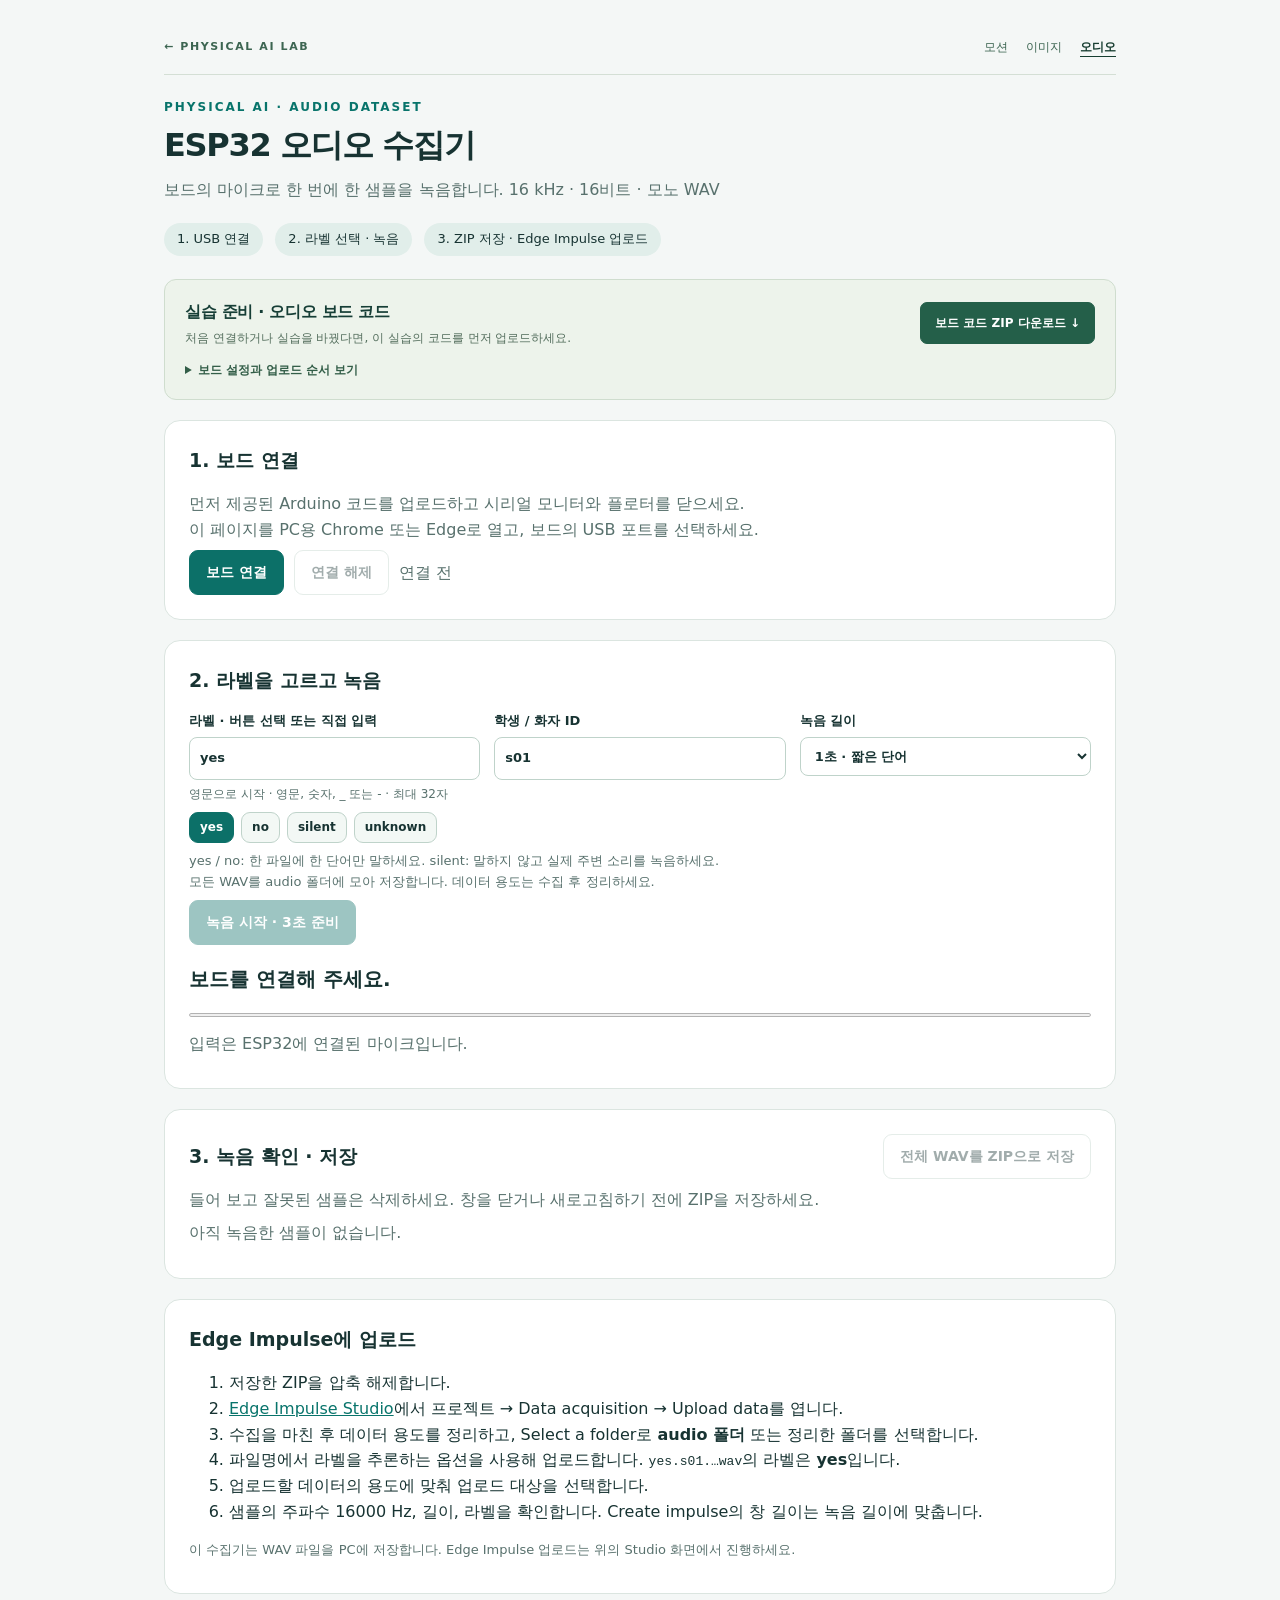
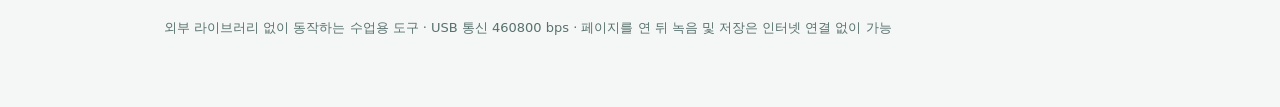
==== audio/index.html @ 652f0cde "Add motion, image, and audio labs with Arduino code downloads" ====
<!doctype html>
<html lang="ko">
<head>
<meta charset="utf-8">
<meta name="viewport" content="width=device-width, initial-scale=1">
<title>ESP32 오디오 수집기</title>
<style>
  :root{font-family:system-ui,-apple-system,"Malgun Gothic",sans-serif;color:#173332;background:#f4f7f6;line-height:1.6}
  *{box-sizing:border-box}body{margin:0}main{max-width:1000px;margin:auto;padding:38px 24px 60px}
  h1{font-size:32px;letter-spacing:-1.3px;line-height:1.25;margin:8px 0 12px}h2{font-size:19px;margin:0 0 16px}
  p{margin:8px 0}a{color:#08746b}.eyebrow{font-size:12px;font-weight:750;letter-spacing:2px;color:#08746b}
  .muted,small{color:#58716d}.card{background:white;border:1px solid #dbe5e0;border-radius:16px;padding:24px;margin-top:20px}
  .steps{display:flex;gap:12px;flex-wrap:wrap;margin:20px 0}.steps span{background:#e1eeea;padding:6px 13px;border-radius:20px;font-size:13px}
  button,.download{font:inherit;font-size:14px;font-weight:650;border:1px solid #bfd3ca;border-radius:9px;padding:10px 16px;background:#fff;color:#173332;cursor:pointer;text-decoration:none;display:inline-block}
  button.primary{background:#0c7068;color:white;border-color:#0c7068}button:disabled{opacity:.4;cursor:default}
  button:focus-visible,a:focus-visible,input:focus-visible,select:focus-visible{outline:3px solid #e7b757;outline-offset:3px}
  .row{display:flex;gap:10px;align-items:center;flex-wrap:wrap}.row.between{justify-content:space-between}.grid{display:grid;grid-template-columns:repeat(3,1fr);gap:14px}
  label{font-size:13px;font-weight:650;display:block}input,select{font:inherit;width:100%;padding:10px;border:1px solid #bfd3ca;border-radius:8px;margin-top:5px;background:white;color:#173332}
  #label{font-size:13px;font-weight:650}.label-help{display:block;margin-top:5px;font-size:12px;font-weight:400}.label-options{display:flex;gap:7px;flex-wrap:wrap;margin-top:8px}.label-options button{font-size:12px;padding:5px 10px;background:#f3f8f5}.label-options button[aria-pressed="true"]{background:#0c7068;border-color:#0c7068;color:white}input[aria-invalid="true"]{border-color:#b13f2e}td:first-child{overflow-wrap:anywhere}
  #status{font-size:20px;font-weight:700;min-height:36px;margin-top:18px}#status.error{color:#b13f2e}#hint{min-height:25px}
  progress{display:block;width:100%;height:8px;margin:12px 0;accent-color:#0c7068}table{border-collapse:collapse;width:100%;font-size:14px;margin:16px 0}td,th{border-bottom:1px solid #e5ece8;text-align:left;padding:8px}
  .sample{border-top:1px solid #e5ece8;padding:20px 0 4px}.filename{font-size:13px;overflow-wrap:anywhere}canvas{display:block;width:100%;height:70px;background:#f3f8f5;border-radius:8px;margin:12px 0}audio{height:36px;width:min(340px,100%)}
  .badge{font-size:12px;padding:3px 8px;border-radius:6px;background:#e1eeea}.warning{color:#ac4b20;font-size:13px}.footer{font-size:13px;margin-top:24px;color:#58716d}
  @media(max-width:650px){main{padding:24px 16px}.card{padding:18px}.grid{grid-template-columns:repeat(2,1fr)}h1{font-size:27px}}
</style>
<link rel="stylesheet" href="../assets/lab.css">
</head>
<body>
<main>
  <nav class="lab-navigation" aria-label="실습 이동"><a href="../">← PHYSICAL AI LAB</a><div><a href="../motion/">모션</a><a href="../image/">이미지</a><a href="../audio/" aria-current="page">오디오</a></div></nav>
  <div class="eyebrow">PHYSICAL AI · AUDIO DATASET</div>
  <h1>ESP32 오디오 수집기</h1>
  <p class="muted">보드의 마이크로 한 번에 한 샘플을 녹음합니다. 16 kHz · 16비트 · 모노 WAV</p>
  <div class="steps"><span>1. USB 연결</span><span>2. 라벨 선택 · 녹음</span><span>3. ZIP 저장 · Edge Impulse 업로드</span></div>

  <section class="lab-code" aria-labelledby="lab-code-title">
    <div class="lab-code-top"><div><h2 id="lab-code-title">실습 준비 · 오디오 보드 코드</h2><p>처음 연결하거나 실습을 바꿨다면, 이 실습의 코드를 먼저 업로드하세요.</p></div><a class="lab-code-download" href="downloads/audio-code.zip" download>보드 코드 ZIP 다운로드 ↓</a></div>
    <details><summary>보드 설정과 업로드 순서 보기</summary><div>
      <ol><li>코드 ZIP을 압축 해제하고 <code>esp32_audio_capture/esp32_audio_capture.ino</code>를 Arduino IDE에서 엽니다.</li><li>보드 매니저에서 <strong>esp32 by Espressif Systems 3.x</strong>를 설치합니다. I²S 라이브러리는 보드 패키지에 포함되어 있습니다.</li><li>보드는 XIAO이면 <strong>XIAO_ESP32S3</strong>, WROOM이면 <strong>ESP32S3 Dev Module</strong>로 선택합니다. Flash는 XIAO 8MB, WROOM N16R8 16MB로 선택합니다.</li><li>직접 USB는 <strong>USB Mode = Hardware CDC and JTAG</strong>, <strong>USB CDC On Boot = Enabled</strong>. USB-UART 포트는 <strong>USB CDC On Boot = Disabled</strong>로 설정합니다.</li><li>업로드 후 시리얼 모니터와 플로터를 닫고, 아래에서 USB 보드를 연결합니다.</li></ol>
      <p>XIAO는 Sense의 내장 PDM 마이크를 사용합니다. WROOM + INMP441은 SCK=GPIO4, WS=GPIO5, SD=GPIO6, L/R=GND입니다.</p>
      <div class="lab-code-links"><a href="esp32_audio_capture/esp32_audio_capture.ino" download>INO 파일만 다운로드</a><a href="https://github.com/midnightradio/physical-ai-lab/tree/main/audio#readme" target="_blank" rel="noopener">배선·실습 안내 ↗</a></div>
    </div></details>
  </section>

  <section class="card">
    <h2>1. 보드 연결</h2>
    <p class="muted">먼저 제공된 Arduino 코드를 업로드하고 시리얼 모니터와 플로터를 닫으세요.<br>이 페이지를 PC용 Chrome 또는 Edge로 열고, 보드의 USB 포트를 선택하세요.</p>
    <div class="row"><button id="connect" class="primary">보드 연결</button><button id="disconnect" disabled>연결 해제</button><span id="device" class="muted">연결 전</span></div>
  </section>

  <section class="card">
    <h2>2. 라벨을 고르고 녹음</h2>
    <div class="grid">
      <div>
        <label for="label">라벨 · 버튼 선택 또는 직접 입력</label>
        <input id="label" value="yes" maxlength="32" spellcheck="false" autocomplete="off" aria-describedby="label-help">
        <small id="label-help" class="muted label-help">영문으로 시작 · 영문, 숫자, _ 또는 - · 최대 32자</small>
        <div class="label-options" role="group" aria-label="기본 라벨 선택">
          <button type="button" data-label="yes" aria-pressed="true">yes</button>
          <button type="button" data-label="no" aria-pressed="false">no</button>
          <button type="button" data-label="silent" aria-pressed="false">silent</button>
          <button type="button" data-label="unknown" aria-pressed="false">unknown</button>
        </div>
      </div>
      <label>학생 / 화자 ID<input id="speaker" value="s01" maxlength="24" pattern="[A-Za-z0-9_-]+" aria-label="학생 또는 화자 ID"></label>
      <label>녹음 길이<select id="seconds"><option value="1">1초 · 짧은 단어</option><option value="2">2초</option><option value="3">3초</option><option value="5">5초</option></select></label>
    </div>
    <p class="muted" style="font-size:13px">yes / no: 한 파일에 한 단어만 말하세요. silent: 말하지 않고 실제 주변 소리를 녹음하세요.<br>모든 WAV를 audio 폴더에 모아 저장합니다. 데이터 용도는 수집 후 정리하세요.</p>
    <button id="record" class="primary" disabled>녹음 시작 · 3초 준비</button>
    <div id="status" role="status" aria-live="polite">보드를 연결해 주세요.</div>
    <progress id="progress" max="1" value="0" aria-label="녹음 및 전송 진행률"></progress>
    <p id="hint" class="muted">입력은 ESP32에 연결된 마이크입니다.</p>
  </section>

  <section class="card">
    <div class="row between"><h2 style="margin:0">3. 녹음 확인 · 저장</h2><button id="zip" disabled>전체 WAV를 ZIP으로 저장</button></div>
    <p class="muted">들어 보고 잘못된 샘플은 삭제하세요. 창을 닫거나 새로고침하기 전에 ZIP을 저장하세요.</p>
    <div id="counts"></div><div id="samples"><p class="muted">아직 녹음한 샘플이 없습니다.</p></div>
  </section>

  <section class="card">
    <h2>Edge Impulse에 업로드</h2>
    <ol>
      <li>저장한 ZIP을 압축 해제합니다.</li>
      <li><a href="https://studio.edgeimpulse.com/" target="_blank" rel="noopener">Edge Impulse Studio</a>에서 프로젝트 → Data acquisition → Upload data를 엽니다.</li>
      <li>수집을 마친 후 데이터 용도를 정리하고, Select a folder로 <b>audio 폴더</b> 또는 정리한 폴더를 선택합니다.</li>
      <li>파일명에서 라벨을 추론하는 옵션을 사용해 업로드합니다. <code>yes.s01.…wav</code>의 라벨은 <b>yes</b>입니다.</li>
      <li>업로드할 데이터의 용도에 맞춰 업로드 대상을 선택합니다.</li>
      <li>샘플의 주파수 16000 Hz, 길이, 라벨을 확인합니다. Create impulse의 창 길이는 녹음 길이에 맞춥니다.</li>
    </ol>
    <p class="muted" style="font-size:13px">이 수집기는 WAV 파일을 PC에 저장합니다. Edge Impulse 업로드는 위의 Studio 화면에서 진행하세요.</p>
  </section>
  <p class="footer">외부 라이브러리 없이 동작하는 수업용 도구 · USB 통신 460800 bps · 페이지를 연 뒤 녹음 및 저장은 인터넷 연결 없이 가능</p>
</main>
<script>
"use strict";
const $ = id => document.getElementById(id);
const encoder = new TextEncoder();
const sleep = ms => new Promise(resolve => setTimeout(resolve, ms));
const records = [];
const DEFAULT_LABELS = ["yes","no","silent","unknown"];
let port = null, reader = null, readTask = null, closing = false;
let busy = false, ready = false, board = "", gain = 1, capture = null;

function crc32(bytes) {
  let crc = 0xffffffff;
  for (const byte of bytes) {
    crc ^= byte;
    for (let bit = 0; bit < 8; ++bit) crc = (crc >>> 1) ^ ((crc & 1) ? 0xedb88320 : 0);
  }
  return (crc ^ 0xffffffff) >>> 0;
}
function validateWav(bytes) {
  if (bytes.length < 44) throw new Error("WAV 헤더가 잘렸습니다.");
  const view = new DataView(bytes.buffer, bytes.byteOffset, bytes.byteLength);
  const tag = pos => String.fromCharCode(...bytes.subarray(pos, pos + 4));
  if (tag(0) !== "RIFF" || tag(8) !== "WAVE" || tag(12) !== "fmt " || tag(36) !== "data" ||
      view.getUint32(4, true) !== bytes.length - 8 || view.getUint32(16, true) !== 16 ||
      view.getUint16(20, true) !== 1 || view.getUint16(22, true) !== 1 ||
      view.getUint32(24, true) !== 16000 || view.getUint32(28, true) !== 32000 ||
      view.getUint16(32, true) !== 2 || view.getUint16(34, true) !== 16 ||
      view.getUint32(40, true) !== bytes.length - 44 || (bytes.length - 44) % 2) {
    throw new Error("WAV 형식이 맞지 않습니다. 제공된 Arduino 코드를 다시 업로드하세요.");
  }
  return view;
}

// Serial packets can be split at any byte, including inside control lines.
class AudioProtocol {
  constructor(onLine, onWav) { this.onLine = onLine; this.onWav = onWav; this.reset(); }
  reset() { this.line = ""; this.frame = null; }
  feed(bytes) {
    let pos = 0;
    while (pos < bytes.length) {
      if (this.frame) {
        const f = this.frame;
        const n = Math.min(bytes.length - pos, f.bytes.length - f.used);
        f.bytes.set(bytes.subarray(pos, pos + n), f.used); f.used += n; pos += n;
        if (f.used === f.bytes.length) {
          this.frame = null;
          if (crc32(f.bytes) !== f.crc) throw new Error("전송 오류입니다. USB 연결을 확인하고 다시 녹음하세요.");
          validateWav(f.bytes);
          this.onWav(f.bytes);
        }
      } else {
        const byte = bytes[pos++];
        if (byte === 10) {
          const line = this.line.trim(); this.line = "";
          const match = /^WAV (\d+) ([0-9a-fA-F]{8})$/.exec(line);
          if (match) {
            const size = Number(match[1]);
            if (size < 32044 || size > 160044 || (size - 44) % 32000) throw new Error("잘못된 녹음 길이입니다.");
            this.frame = {bytes:new Uint8Array(size), used:0, crc:parseInt(match[2],16) >>> 0};
          } else if (line) this.onLine(line);
        } else if (byte !== 13) {
          this.line += String.fromCharCode(byte);
          if (this.line.length > 512) this.line = ""; // Ignore truncated boot logs.
        }
      }
    }
  }
}
function status(message, error = false) { $("status").textContent = message; $("status").classList.toggle("error", error); }
function syncLabelButtons() {
  const label = $("label").value.trim();
  for (const button of document.querySelectorAll("[data-label]"))
    button.setAttribute("aria-pressed", String(button.dataset.label === label));
  $("label").removeAttribute("aria-invalid");
}
function controls() {
  $("connect").disabled = busy || !!port || !("serial" in navigator);
  $("disconnect").disabled = busy || !port;
  $("record").disabled = busy || !ready;
  $("zip").disabled = busy || records.length === 0;
  for (const id of ["label","speaker","seconds"]) $(id).disabled = busy;
  for (const button of document.querySelectorAll("[data-label]")) button.disabled = busy;
}
function failCapture(error) {
  if (capture) { clearTimeout(capture.timer); const reject = capture.reject; capture = null; reject(error); }
}
const deviceErrors = {
  memory:"녹음 메모리가 부족합니다. 길이를 줄이거나 PSRAM을 활성화하세요.",
  microphone_init:"마이크 초기화 실패: 보드 선택, 배선, esp32 3.x 설치를 확인하세요.",
  microphone_read:"마이크 읽기 실패: 배선과 마이크 모듈을 확인하세요.",
  command:"보드 코드와 수집기 버전이 맞지 않습니다. 제공된 코드를 업로드하세요."
};
const protocol = new AudioProtocol(line => {
  const hello = /^READY_AUDIO1 (XIAO_PDM|INMP441) 16000 (\d+)$/.exec(line);
  if (hello) {
    board = hello[1]; gain = Number(hello[2]); ready = true;
    $("device").textContent = `${board} · 16000 Hz · 고정 게인 ${gain}`;
  } else if (/^RECORDING /.test(line) && capture) {
    status("녹음 중 — 지금 소리를 내세요.");
    $("hint").textContent = `${capture.meta.seconds}초 동안 한 샘플을 녹음합니다. 잠시 후 WAV를 받습니다.`;
  } else if (/^ERROR /.test(line)) {
    failCapture(new Error(deviceErrors[line.slice(6)] || line));
  }
}, bytes => {
  if (!capture) throw new Error("예상하지 못한 오디오입니다. 보드를 다시 연결하세요.");
  if (bytes.length !== capture.meta.seconds * 32000 + 44) throw new Error("요청한 길이와 수신한 WAV 길이가 다릅니다.");
  const done = capture; capture = null; clearTimeout(done.timer);
  done.resolve(bytes);
});

async function sendCommand(command) {
  if (!port || !port.writable) throw new Error("보드가 연결되어 있지 않습니다.");
  const writer = port.writable.getWriter();
  try { await writer.write(encoder.encode(command + "\n")); } finally { writer.releaseLock(); }
}
async function readSerial(activeReader) {
  try {
    while (!closing) {
      const {value, done} = await activeReader.read();
      if (done) break;
      if (value) protocol.feed(value);
    }
    if (!closing) throw new Error("USB 연결이 끊어졌습니다. 다시 연결하세요.");
  } catch (error) {
    if (!closing) {
      ready = false; failCapture(error); status(error.message, true);
      setTimeout(() => disconnect(false), 0);
    }
  } finally { activeReader.releaseLock(); }
}
async function disconnect(showMessage = true) {
  if (closing) return;
  closing = true; ready = false;
  failCapture(new Error("보드 연결이 해제되었습니다."));
  try { if (reader) await reader.cancel(); } catch (_) {}
  if (readTask) await readTask;
  try { if (port) await port.close(); } catch (_) {}
  port = null; reader = null; readTask = null; closing = false; protocol.reset();
  $("device").textContent = "연결 전";
  if (showMessage) status("연결을 해제했습니다.");
  controls();
}
async function connect() {
  busy = true; controls();
  try {
    const selected = await navigator.serial.requestPort();
    await selected.open({baudRate:460800, bufferSize:65536});
    port = selected; ready = false; protocol.reset();
    // DTR enables native USB CDC; RTS stays deasserted for USB-UART bridges.
    try { await port.setSignals({dataTerminalReady:true, requestToSend:false}); } catch (_) {}
    reader = port.readable.getReader(); readTask = readSerial(reader);
    status("보드 응답을 기다립니다…");
    await sleep(1200);
    for (let n = 0; n < 10 && !ready; ++n) { await sendCommand("PING"); await sleep(400); }
    if (!ready) throw new Error("보드 응답이 없습니다. 업로드한 코드와 USB CDC 설정을 확인한 뒤 리셋하고 다시 연결하세요.");
    status("준비되었습니다. 라벨을 고르고 녹음하세요.");
  } catch (error) {
    await disconnect(false);
    status(error.name === "NotFoundError" ? "포트 선택이 취소되었습니다." : error.message, true);
    $("hint").textContent = "포트를 열 수 없다면 Arduino 시리얼 모니터·플로터와 다른 수집기 창을 닫으세요.";
  } finally { busy = false; controls(); }
}

function stamp(date = new Date()) {
  const p = (n, len=2) => String(n).padStart(len,"0");
  return `${date.getFullYear()}${p(date.getMonth()+1)}${p(date.getDate())}_${p(date.getHours())}${p(date.getMinutes())}${p(date.getSeconds())}_${p(date.getMilliseconds(),3)}`;
}
function sampleMetrics(bytes) {
  const view = validateWav(bytes); let peak = 0, clipped = 0;
  for (let i=44; i<bytes.length; i+=2) { const x=Math.abs(view.getInt16(i,true)); peak=Math.max(peak,x); if(x>=32760)++clipped; }
  return {peak, clipped:clipped/((bytes.length-44)/2)};
}
async function record() {
  const label = $("label").value.trim();
  if (!/^[A-Za-z][A-Za-z0-9_-]{0,31}$/.test(label)) {
    $("label").setAttribute("aria-invalid", "true");
    status("라벨은 영문으로 시작하고, 영문·숫자·밑줄·하이픈을 사용해 32자 이내로 입력하세요.", true);
    $("label").focus();
    return;
  }
  $("label").value = label;
  syncLabelButtons();
  const speaker = $("speaker").value.trim();
  if (!/^[A-Za-z0-9_-]{1,24}$/.test(speaker)) { status("학생 / 화자 ID는 영문, 숫자, 밑줄, 하이픈으로 입력하세요.", true); return; }
  const meta = {label, speaker, seconds:Number($("seconds").value), board, gain};
  busy = true; controls(); $("progress").value = 0;
  try {
    for (let n=3; n>0; --n) { status(`${n}초 후 준비 — ‘녹음 중’이 뜨면 시작하세요.`); await sleep(1000); }
    status("마이크를 준비합니다…");
    const received = new Promise((resolve,reject) => {
      capture = {meta, resolve, reject, timer:setTimeout(() => failCapture(new Error("WAV 수신 시간이 초과되었습니다. USB를 확인하고 다시 연결하세요.")),15000+meta.seconds*3000)};
    });
    const [, bytes] = await Promise.all([sendCommand(`REC ${meta.seconds}`),received]);
    const filename = `${meta.label}.${meta.speaker}.${meta.board}.g${meta.gain}.${stamp()}.wav`;
    const metrics = sampleMetrics(bytes);
    const item = {...meta, filename, bytes, metrics, url:URL.createObjectURL(new Blob([bytes],{type:"audio/wav"}))};
    records.push(item); renderRecords(); $("progress").value = 1;
    status(`저장 준비 완료 · ${meta.label} · ${meta.seconds}초`);
    $("hint").textContent = "아래에서 소리를 들어 보고, 계속 녹음하거나 전체 ZIP을 저장하세요.";
  } catch (error) {
    failCapture(error); await disconnect(false); status(error.message,true);
  } finally { busy = false; controls(); }
}
function drawWave(canvas, bytes) {
  const view = validateWav(bytes), count = (bytes.length-44)/2;
  const ctx = canvas.getContext("2d"), w=canvas.width, h=canvas.height;
  ctx.strokeStyle="#c6dad0";ctx.beginPath();ctx.moveTo(0,h/2);ctx.lineTo(w,h/2);ctx.stroke();
  ctx.strokeStyle="#0c7068";ctx.beginPath();
  for(let x=0;x<w;++x){let lo=0,hi=0;for(let n=Math.floor(x*count/w);n<Math.floor((x+1)*count/w);++n){const v=view.getInt16(44+n*2,true)/32768;lo=Math.min(lo,v);hi=Math.max(hi,v);}ctx.moveTo(x,h/2-hi*h*.47);ctx.lineTo(x,h/2-lo*h*.47);}
  ctx.stroke();
}
function renderRecords() {
  const counts = $("counts"); counts.replaceChildren();
  if(records.length){
    const table=document.createElement("table");
    table.innerHTML="<thead><tr><th>라벨</th><th>샘플 수</th></tr></thead>";
    const body=document.createElement("tbody");
    const labels = [...new Set([...DEFAULT_LABELS,...records.map(r=>r.label)])];
    for(const label of labels){const row=document.createElement("tr");for(const value of [label,records.filter(r=>r.label===label).length]){const cell=document.createElement("td");cell.textContent=value;row.append(cell);}body.append(row);}table.append(body);counts.append(table);
  }
  const list = $("samples"); list.replaceChildren();
  if(!records.length){const p=document.createElement("p");p.className="muted";p.textContent="아직 녹음한 샘플이 없습니다.";list.append(p);}
  for(const r of [...records].reverse()){
    const card=document.createElement("div");card.className="sample";
    const row=document.createElement("div");row.className="row between";
    const name=document.createElement("span");name.className="filename";name.textContent=r.filename;
    const badge=document.createElement("span");badge.className="badge";badge.textContent=`${r.seconds}초`;row.append(name,badge);card.append(row);
    const canvas=document.createElement("canvas");canvas.width=900;canvas.height=80;canvas.setAttribute("aria-label","녹음 파형");card.append(canvas);drawWave(canvas,r.bytes);
    const buttons=document.createElement("div");buttons.className="row";
    const audio=document.createElement("audio");audio.controls=true;audio.preload="none";audio.src=r.url;audio.setAttribute("aria-label",r.filename+" 재생");
    const link=document.createElement("a");link.className="download";link.href=r.url;link.download=r.filename;link.textContent="WAV 저장";
    const del=document.createElement("button");del.textContent="삭제";del.onclick=()=>{URL.revokeObjectURL(r.url);records.splice(records.indexOf(r),1);renderRecords();controls();};
    buttons.append(audio,link,del);card.append(buttons);
    let warning="";
    if(r.metrics.peak===0)warning="입력이 모두 0입니다. 배선·마이크 선택·L/R 연결을 확인하세요.";
    else if(r.metrics.clipped>.005)warning="소리가 찌그러질 수 있습니다. 마이크에서 조금 떨어져 다시 녹음하세요.";
    else if(r.label!=="silent"&&r.metrics.peak<50)warning="입력이 매우 작습니다. 재생해서 목소리가 들리는지 확인하세요.";
    if(warning){const p=document.createElement("p");p.className="warning";p.textContent=warning;card.append(p);}
    list.append(card);
  }
}

// Minimal uncompressed ZIP writer: no network access or third-party library.
function makeZip(files) {
  const local=[],central=[];let offset=0,centralSize=0;
  for(const file of files){
    const name=encoder.encode(file.name),data=file.bytes,crc=crc32(data);
    const head=new Uint8Array(30+name.length),h=new DataView(head.buffer);
    h.setUint32(0,0x04034b50,true);h.setUint16(4,20,true);h.setUint16(12,33,true);
    h.setUint32(14,crc,true);h.setUint32(18,data.length,true);h.setUint32(22,data.length,true);h.setUint16(26,name.length,true);head.set(name,30);
    local.push(head,data);
    const entry=new Uint8Array(46+name.length),e=new DataView(entry.buffer);
    e.setUint32(0,0x02014b50,true);e.setUint16(4,20,true);e.setUint16(6,20,true);e.setUint16(14,33,true);
    e.setUint32(16,crc,true);e.setUint32(20,data.length,true);e.setUint32(24,data.length,true);e.setUint16(28,name.length,true);e.setUint32(42,offset,true);entry.set(name,46);
    central.push(entry);centralSize+=entry.length;offset+=head.length+data.length;
  }
  const end=new Uint8Array(22),v=new DataView(end.buffer);
  v.setUint32(0,0x06054b50,true);v.setUint16(8,files.length,true);v.setUint16(10,files.length,true);v.setUint32(12,centralSize,true);v.setUint32(16,offset,true);
  return new Blob([...local,...central,end],{type:"application/zip"});
}
function saveZip() {
  const blob=makeZip(records.map(r=>({name:`audio/${r.filename}`,bytes:r.bytes})));
  const url=URL.createObjectURL(blob),link=document.createElement("a");link.href=url;link.download=`esp32_audio_${stamp()}.zip`;link.click();setTimeout(()=>URL.revokeObjectURL(url),60000);
  status(`${records.length}개 WAV의 ZIP 다운로드를 요청했습니다.`);
}
$("connect").onclick=connect;$("disconnect").onclick=()=>disconnect();$("record").onclick=record;$("zip").onclick=saveZip;
$("label").addEventListener("input", syncLabelButtons);
for (const button of document.querySelectorAll("[data-label]")) button.onclick = () => {
  $("label").value = button.dataset.label;
  syncLabelButtons();
};
window.addEventListener("beforeunload",event=>{if(records.length){event.preventDefault();event.returnValue="";}});
if(!("serial" in navigator)||!window.isSecureContext){status("PC용 Chrome 또는 Edge에서 이 HTML 파일을 직접 열어 주세요.",true);$("hint").textContent="학교 PC 정책으로 USB 접근이 제한되면 담당자에게 확인하세요. HTTPS 페이지로 배포해 사용할 수도 있습니다.";}
controls();
</script>
</body>
</html>
---- assets/lab.css ----
/* Shared shell; names are scoped to preserve the existing collectors. */
.lab-home{margin:0;background:#f4f6f2;color:#163e36;font:15px/1.65 -apple-system,BlinkMacSystemFont,"Segoe UI","Noto Sans KR",sans-serif}
.lab-home *{box-sizing:border-box}.lab-home a{color:inherit;text-decoration:none}.lab-home a:focus-visible,.lab-navigation a:focus-visible,.lab-code a:focus-visible,.lab-code summary:focus-visible{outline:3px solid #b87925;outline-offset:5px}
.lab-shell{max-width:1180px;margin:0 auto;padding:0 36px}.lab-home-nav{display:flex;align-items:center;justify-content:space-between;gap:20px;padding:25px 0;border-bottom:1px solid #d4dfd5;font-size:12px}.lab-wordmark{display:flex;align-items:center;gap:12px;letter-spacing:1.8px;font-weight:750}.lab-logo{display:inline-flex;align-items:center;justify-content:center;width:34px;height:34px;background:#215e49;color:#fff;border-radius:9px;font-size:23px;letter-spacing:-4px}.lab-logo span{font-size:17px;align-self:flex-start}
.lab-home-hero{padding:63px 0 50px}.lab-home-kicker{font-size:11px;font-weight:750;letter-spacing:2px;color:#667d6d}.lab-home h1{font-size:clamp(31px,4.4vw,49px);line-height:1.27;letter-spacing:-2px;margin:17px 0 19px;font-weight:750}.lab-home-hero>p{color:#5b7167;margin:0;font-size:16px;line-height:1.8}.lab-requirements{display:flex;flex-wrap:wrap;gap:8px;margin-top:23px}.lab-requirements span{border:1px solid #d2ded4;border-radius:30px;padding:4px 12px;font-size:11px;color:#486451}.lab-section-title{display:flex;align-items:center;justify-content:space-between;margin-bottom:16px}.lab-section-title h2{font-size:17px;margin:0;letter-spacing:-.5px}.lab-section-title>span{font-size:11px;letter-spacing:2px;color:#60766a}
.lab-choices{display:grid;grid-template-columns:repeat(3,minmax(0,1fr));gap:18px}.lab-choice{background:#fff;border:1px solid #d6e0d7;border-radius:15px;padding:23px;--lab-accent:#296449}.lab-image{--lab-accent:#986321}.lab-audio{--lab-accent:#486d85}.lab-choice-top{display:flex;align-items:center;justify-content:space-between}.lab-choice-number{font-size:13px;color:var(--lab-accent);letter-spacing:2px}.lab-format{font-size:10px;font-weight:700;letter-spacing:1px;padding:3px 9px;border:1px solid #e0e7df;border-radius:5px;color:#607567}.lab-choice-drawing{height:104px;display:flex;align-items:center;padding:11px 12px;color:var(--lab-accent)}.lab-choice-drawing svg{height:83px;width:100%;fill:none;stroke:currentColor;stroke-width:2.3;stroke-linecap:round;stroke-linejoin:round}.lab-choice-drawing .lab-axis{stroke:#dce5dc;stroke-width:1}.lab-choice-kicker{font-size:10px;font-weight:750;letter-spacing:1.7px;color:var(--lab-accent);margin-top:13px}.lab-choice h3{font-size:23px;letter-spacing:-1px;line-height:1.4;margin:5px 0 10px}.lab-choice p{font-size:13px;line-height:1.8;color:#60756a;margin:0 0 24px}.lab-open{display:flex;align-items:center;justify-content:space-between;padding:11px 14px;border:1px solid var(--lab-accent);background:var(--lab-accent);color:white!important;border-radius:7px;font-size:13px;font-weight:650}.lab-open:hover{filter:brightness(.92)}.lab-zip{display:block;text-align:center;margin-top:12px;padding:6px 0;font-size:12px!important;color:#365f4c!important}.lab-zip:hover{text-decoration:underline}
.lab-start{display:grid;grid-template-columns:1fr 1.7fr;gap:40px;padding:32px 0;margin-top:39px;border-top:1px solid #d4dfd5;border-bottom:1px solid #d4dfd5}.lab-start h2{font-size:21px;letter-spacing:-.8px;margin:7px 0 10px}.lab-start p{font-size:13px;line-height:1.8;color:#60756a;margin:0}.lab-start ol{list-style:none;counter-reset:start;margin:0;padding:0;display:grid;gap:19px}.lab-start li{counter-increment:start;display:grid;grid-template-columns:28px 1fr;column-gap:11px}.lab-start li:before{content:counter(start,decimal-leading-zero);grid-row:1/3;color:#607567;font-size:11px;padding-top:3px}.lab-start strong{font-size:13px}.lab-start li span{font-size:12px;color:#60756a;margin-top:3px}.lab-save-note{font-size:12px;color:#63776a;padding:12px 0}.lab-home-footer{display:flex;gap:16px;justify-content:space-between;padding:15px 0 27px;color:#657c6d;font-size:10px;letter-spacing:1px}
.lab-navigation{display:flex;align-items:center;justify-content:space-between;gap:16px;padding:0 0 18px;margin-bottom:23px;border-bottom:1px solid #d4dfd5;font-size:12px;line-height:1.5}.lab-navigation>a{font-size:11px;font-weight:750;letter-spacing:1.6px}.lab-navigation a{color:#3c6551;text-decoration:none}.lab-navigation>div{display:flex;flex-wrap:wrap;gap:18px}.lab-navigation [aria-current="page"]{color:#173e31;font-weight:750;text-decoration:underline;text-underline-offset:5px}
.lab-code{margin:23px 0 20px;padding:18px 20px;background:#edf3eb;border:1px solid #cfddce;border-radius:12px;color:#163e36;font-size:13px;line-height:1.7}.lab-code-top{display:flex;gap:18px;align-items:center;justify-content:space-between}.lab-code h2{font-size:16px!important;margin:0 0 3px!important;letter-spacing:-.3px}.lab-code p{margin:0!important;font-size:12px!important;color:#556f5e!important}.lab-code .lab-code-download{display:inline-block;flex-shrink:0;background:#245f49;border:1px solid #245f49;border-radius:7px;color:#fff!important;text-decoration:none;font-size:12px;font-weight:650;padding:10px 14px;white-space:nowrap}.lab-code .lab-code-download:hover{background:#1c4b3a}.lab-code summary{cursor:pointer;color:#335e48;font-size:12px;font-weight:650;list-style:revert;padding-top:12px}.lab-code details{margin-top:0}.lab-code details>div{padding-top:10px}.lab-code ol{margin:0 0 10px;padding-left:22px;font-size:12px}.lab-code li{margin-bottom:6px}.lab-code ul{padding-left:20px;margin:8px 0;font-size:12px}.lab-code code{font-size:11px;background:#e0ebdc;padding:2px 4px;border-radius:3px;overflow-wrap:anywhere}.lab-code a{color:#285b43}.lab-code-links{display:flex;gap:16px;flex-wrap:wrap;font-size:12px;margin-top:10px}
@media(max-width:850px){.lab-shell{padding:0 22px}.lab-choices{gap:12px}.lab-choice{padding:18px}.lab-choice h3{font-size:21px}.lab-choice p{font-size:12px}.lab-start{gap:25px;grid-template-columns:1fr 1.5fr}}
@media(max-width:650px){.lab-home-nav{align-items:flex-start}.lab-home-nav>a:last-child{font-size:10px}.lab-wordmark{font-size:10px;letter-spacing:1px;gap:8px}.lab-home-hero{padding:38px 0 35px}.lab-home h1{letter-spacing:-1.4px}.lab-home-hero>p{font-size:14px}.lab-choices{grid-template-columns:1fr;gap:16px}.lab-choice{padding:22px}.lab-choice-drawing{height:78px;padding:0 30px}.lab-choice-drawing svg{height:70px}.lab-choice-kicker{margin-top:11px}.lab-choice p br{display:none}.lab-choice p{font-size:13px;margin-bottom:18px}.lab-start{grid-template-columns:1fr;gap:22px;margin-top:28px}.lab-start p br{display:none}.lab-home-footer{flex-direction:column;gap:4px}.lab-navigation{align-items:flex-start;gap:12px}.lab-navigation>div{gap:11px}.lab-code-top{align-items:flex-start;flex-direction:column;gap:12px}.lab-code .lab-code-download{white-space:normal}.lab-code{padding:16px}.lab-save-note{font-size:11px}}
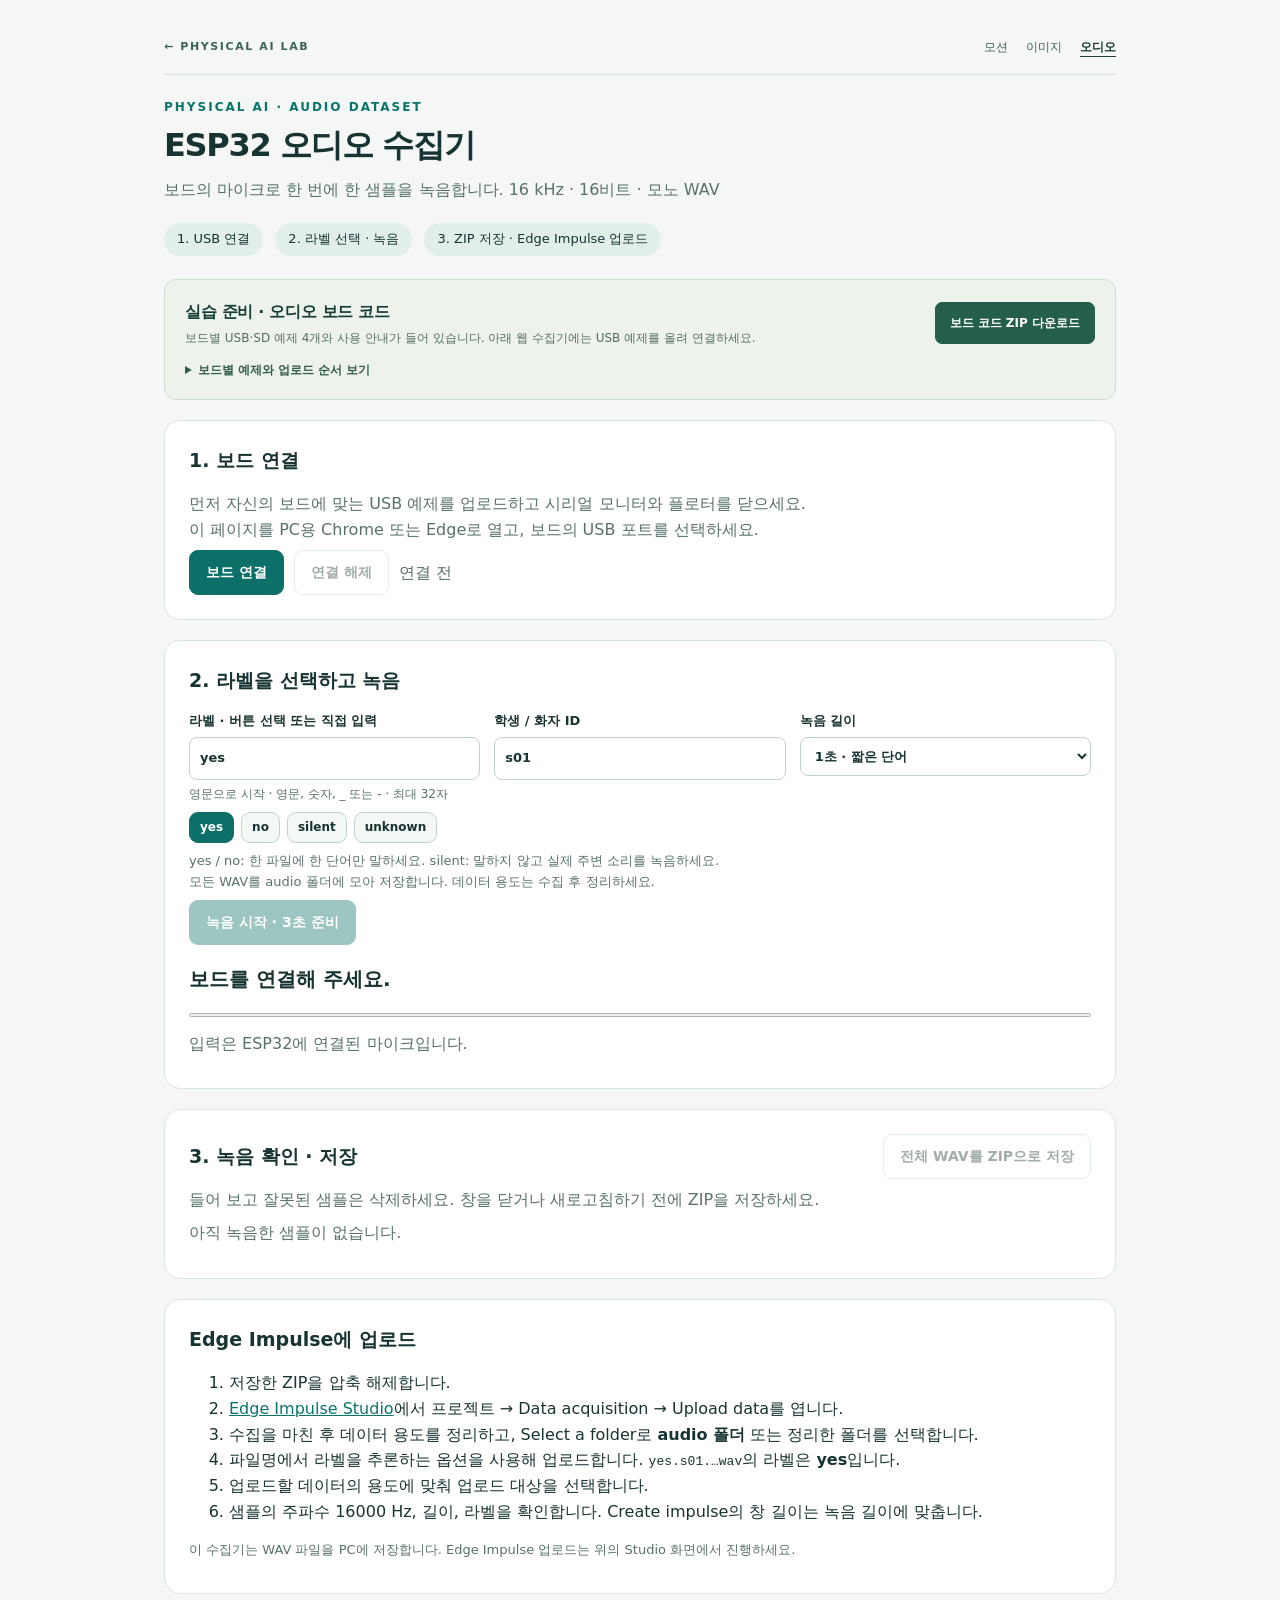
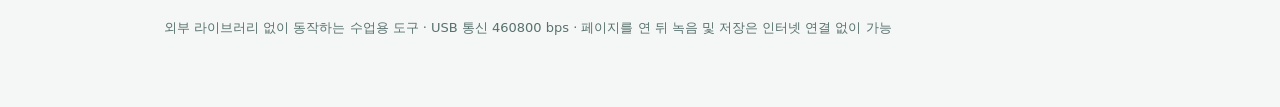
==== commit f8e17abe: "Update audio lab with library-based USB and SD capture examples" ====
--- a/audio/index.html
+++ b/audio/index.html
@@ -34,22 +34,34 @@
   <div class="steps"><span>1. USB 연결</span><span>2. 라벨 선택 · 녹음</span><span>3. ZIP 저장 · Edge Impulse 업로드</span></div>
 
   <section class="lab-code" aria-labelledby="lab-code-title">
-    <div class="lab-code-top"><div><h2 id="lab-code-title">실습 준비 · 오디오 보드 코드</h2><p>처음 연결하거나 실습을 바꿨다면, 이 실습의 코드를 먼저 업로드하세요.</p></div><a class="lab-code-download" href="downloads/audio-code.zip" download>보드 코드 ZIP 다운로드 ↓</a></div>
-    <details><summary>보드 설정과 업로드 순서 보기</summary><div>
-      <ol><li>코드 ZIP을 압축 해제하고 <code>esp32_audio_capture/esp32_audio_capture.ino</code>를 Arduino IDE에서 엽니다.</li><li>보드 매니저에서 <strong>esp32 by Espressif Systems 3.x</strong>를 설치합니다. I²S 라이브러리는 보드 패키지에 포함되어 있습니다.</li><li>보드는 XIAO이면 <strong>XIAO_ESP32S3</strong>, WROOM이면 <strong>ESP32S3 Dev Module</strong>로 선택합니다. Flash는 XIAO 8MB, WROOM N16R8 16MB로 선택합니다.</li><li>직접 USB는 <strong>USB Mode = Hardware CDC and JTAG</strong>, <strong>USB CDC On Boot = Enabled</strong>. USB-UART 포트는 <strong>USB CDC On Boot = Disabled</strong>로 설정합니다.</li><li>업로드 후 시리얼 모니터와 플로터를 닫고, 아래에서 USB 보드를 연결합니다.</li></ol>
-      <p>XIAO는 Sense의 내장 PDM 마이크를 사용합니다. WROOM + INMP441은 SCK=GPIO4, WS=GPIO5, SD=GPIO6, L/R=GND입니다.</p>
-      <div class="lab-code-links"><a href="esp32_audio_capture/esp32_audio_capture.ino" download>INO 파일만 다운로드</a><a href="https://github.com/midnightradio/physical-ai-lab/tree/main/audio#readme" target="_blank" rel="noopener">배선·실습 안내 ↗</a></div>
+    <div class="lab-code-top"><div><h2 id="lab-code-title">실습 준비 · 오디오 보드 코드</h2><p>보드별 USB·SD 예제 4개와 사용 안내가 들어 있습니다. 아래 웹 수집기에는 USB 예제를 올려 연결하세요.</p></div><a class="lab-code-download" href="downloads/audio-code.zip" download>보드 코드 ZIP 다운로드</a></div>
+    <details><summary>보드별 예제와 업로드 순서 보기</summary><div>
+      <div style="overflow-x:auto"><table><thead><tr><th>장치 · 저장 위치</th><th>Arduino IDE에서 열 파일</th></tr></thead><tbody>
+        <tr><td>XIAO Sense · 웹 수집기</td><td><code>audio_capture_xiao_usb/audio_capture_xiao_usb.ino</code></td></tr>
+        <tr><td>WROOM + INMP441 · 웹 수집기</td><td><code>audio_capture_inmp441_usb/audio_capture_inmp441_usb.ino</code></td></tr>
+        <tr><td>XIAO Sense · 내장 microSD</td><td><code>audio_capture_xiao_sd/audio_capture_xiao_sd.ino</code></td></tr>
+        <tr><td>WROOM CAM + INMP441 · 내장 microSD</td><td><code>audio_capture_inmp441_sd/audio_capture_inmp441_sd.ino</code></td></tr>
+      </tbody></table></div>
+      <ol><li>코드 ZIP을 압축 해제하고 사용할 예제 폴더 안의 같은 이름 <code>.ino</code>를 엽니다. USB 예제는 <code>CollectorLink.h</code>도 같은 폴더에 둡니다.</li>
+        <li>보드 매니저에서 <strong>esp32 by Espressif Systems 3.3.12</strong>를 설치합니다. 녹음은 공식 <code>ESP_I2S.recordWAV()</code>를 사용하며, 추가 오디오 라이브러리는 설치하지 않습니다.</li>
+        <li>보드는 XIAO이면 <strong>XIAO_ESP32S3</strong>, WROOM이면 <strong>ESP32S3 Dev Module</strong>로 선택합니다. <strong>PSRAM = OPI PSRAM</strong>을 활성화하고 Flash는 XIAO 8MB, WROOM N16R8 16MB로 선택합니다.</li>
+        <li>직접 USB는 <strong>USB Mode = Hardware CDC and JTAG</strong>, <strong>USB CDC On Boot = Enabled</strong>. USB-UART 포트는 <strong>USB CDC On Boot = Disabled</strong>로 설정합니다.</li>
+        <li>USB 예제 업로드 후 시리얼 모니터·플로터를 닫고 아래에서 보드를 연결합니다. SD 예제는 시리얼 모니터를 <strong>115200</strong>으로 열어 <strong>r</strong>을 보냅니다.</li>
+      </ol>
+      <p><strong>WROOM의 변경된 INMP441 배선:</strong> SCK=GPIO1, WS=GPIO2, SD=GPIO42, L/R=GND, VDD=3V3, GND=GND. XIAO는 Sense 확장 보드의 내장 PDM 마이크를 사용합니다.</p>
+      <p>SD 예제는 보드의 microSD 슬롯을 사용합니다. WROOM은 내부 CLK39·CMD38·D0 40, XIAO는 내부 CS21이며 SD용 점퍼선은 추가하지 않습니다. SD 녹음 길이는 <code>RECORD_SECONDS</code>로 지정합니다.</p>
+      <div class="lab-code-links"><a href="https://github.com/midnightradio/physical-ai-lab/tree/main/audio#readme" target="_blank" rel="noopener">코드·배선·실습 안내</a></div>
     </div></details>
   </section>
 
   <section class="card">
     <h2>1. 보드 연결</h2>
-    <p class="muted">먼저 제공된 Arduino 코드를 업로드하고 시리얼 모니터와 플로터를 닫으세요.<br>이 페이지를 PC용 Chrome 또는 Edge로 열고, 보드의 USB 포트를 선택하세요.</p>
+    <p class="muted">먼저 자신의 보드에 맞는 USB 예제를 업로드하고 시리얼 모니터와 플로터를 닫으세요.<br>이 페이지를 PC용 Chrome 또는 Edge로 열고, 보드의 USB 포트를 선택하세요.</p>
     <div class="row"><button id="connect" class="primary">보드 연결</button><button id="disconnect" disabled>연결 해제</button><span id="device" class="muted">연결 전</span></div>
   </section>
 
   <section class="card">
-    <h2>2. 라벨을 고르고 녹음</h2>
+    <h2>2. 라벨을 선택하고 녹음</h2>
     <div class="grid">
       <div>
         <label for="label">라벨 · 버튼 선택 또는 직접 입력</label>
@@ -63,7 +75,7 @@
         </div>
       </div>
       <label>학생 / 화자 ID<input id="speaker" value="s01" maxlength="24" pattern="[A-Za-z0-9_-]+" aria-label="학생 또는 화자 ID"></label>
-      <label>녹음 길이<select id="seconds"><option value="1">1초 · 짧은 단어</option><option value="2">2초</option><option value="3">3초</option><option value="5">5초</option></select></label>
+      <label>녹음 길이<select id="seconds"><option value="1">1초 · 짧은 단어</option><option value="2">2초</option><option value="3">3초</option><option value="5">5초</option><option value="10">10초</option></select></label>
     </div>
     <p class="muted" style="font-size:13px">yes / no: 한 파일에 한 단어만 말하세요. silent: 말하지 않고 실제 주변 소리를 녹음하세요.<br>모든 WAV를 audio 폴더에 모아 저장합니다. 데이터 용도는 수집 후 정리하세요.</p>
     <button id="record" class="primary" disabled>녹음 시작 · 3초 준비</button>
@@ -149,7 +161,7 @@
           const match = /^WAV (\d+) ([0-9a-fA-F]{8})$/.exec(line);
           if (match) {
             const size = Number(match[1]);
-            if (size < 32044 || size > 160044 || (size - 44) % 32000) throw new Error("잘못된 녹음 길이입니다.");
+            if (size < 32044 || size > 320044 || (size - 44) % 32000) throw new Error("잘못된 녹음 길이입니다.");
             this.frame = {bytes:new Uint8Array(size), used:0, crc:parseInt(match[2],16) >>> 0};
           } else if (line) this.onLine(line);
         } else if (byte !== 13) {
@@ -247,7 +259,7 @@
     await sleep(1200);
     for (let n = 0; n < 10 && !ready; ++n) { await sendCommand("PING"); await sleep(400); }
     if (!ready) throw new Error("보드 응답이 없습니다. 업로드한 코드와 USB CDC 설정을 확인한 뒤 리셋하고 다시 연결하세요.");
-    status("준비되었습니다. 라벨을 고르고 녹음하세요.");
+    status("준비되었습니다. 라벨을 선택하고 녹음하세요.");
   } catch (error) {
     await disconnect(false);
     status(error.name === "NotFoundError" ? "포트 선택이 취소되었습니다." : error.message, true);
